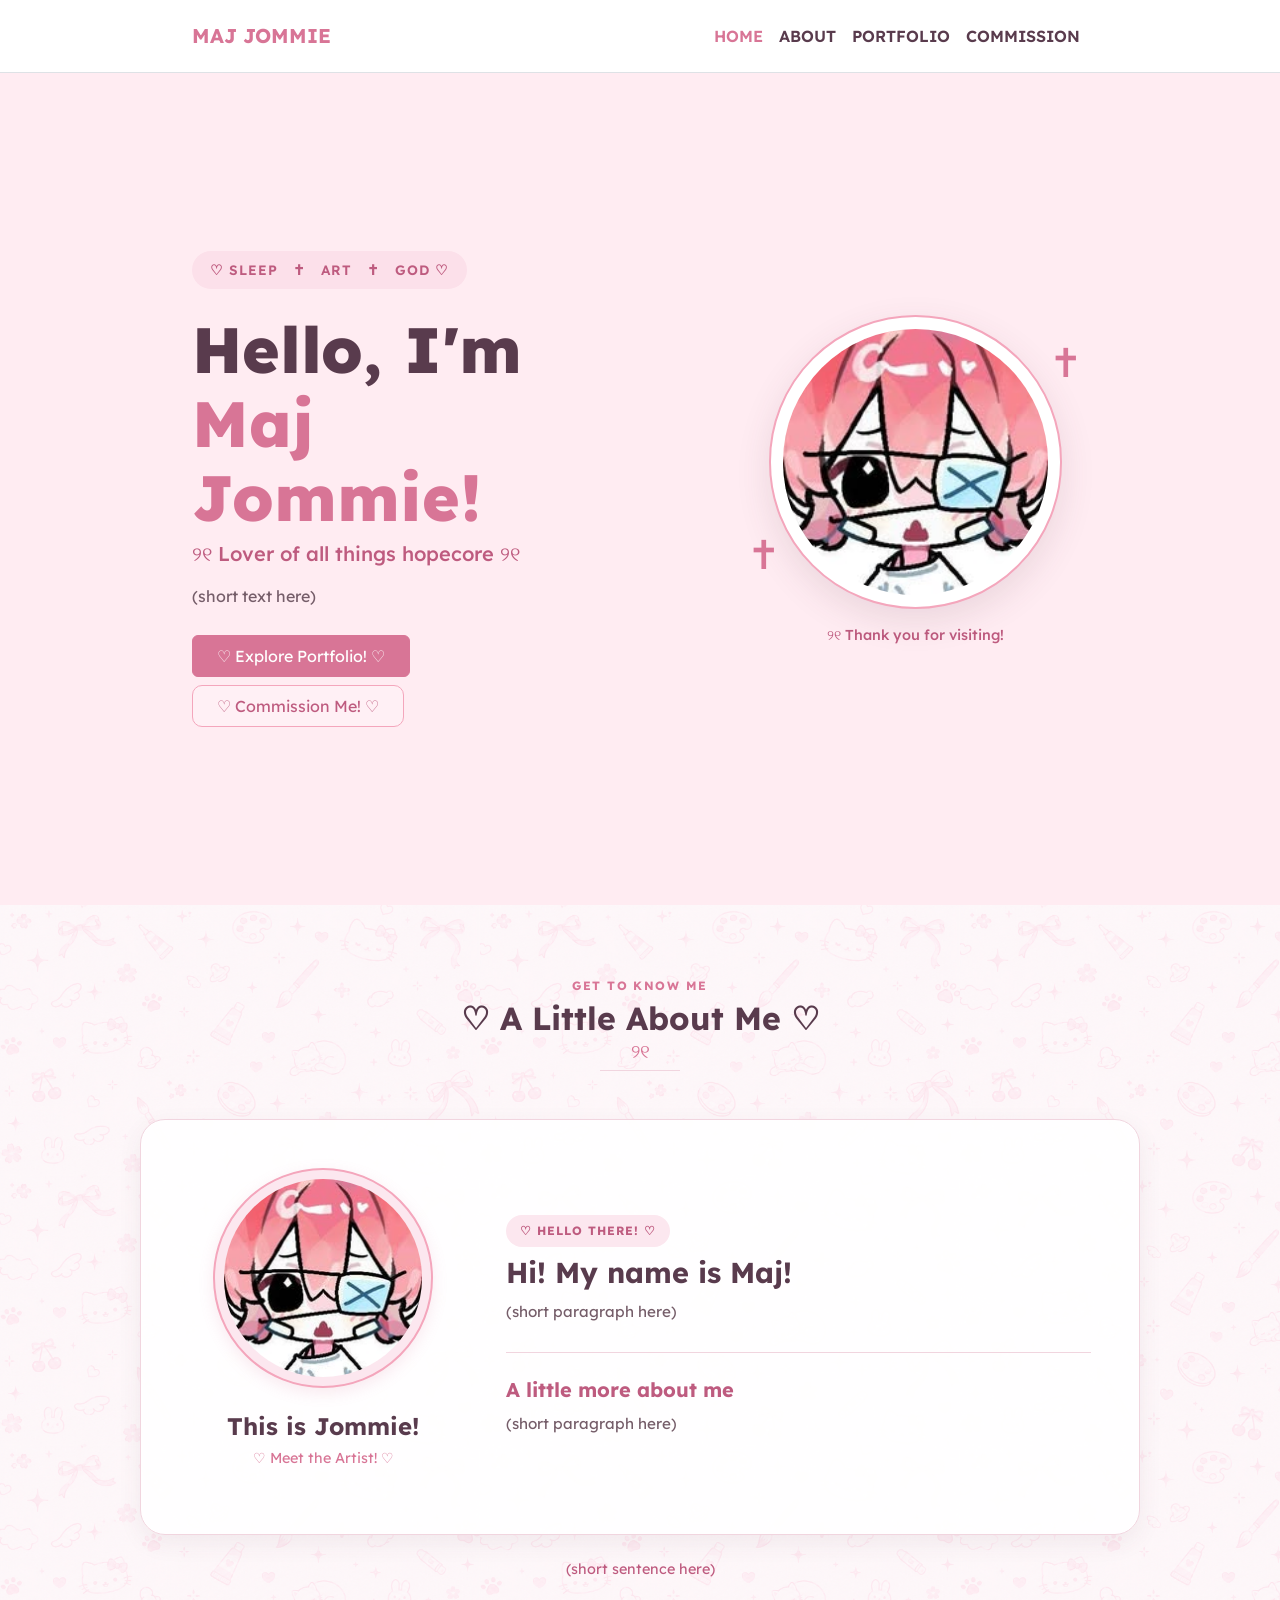
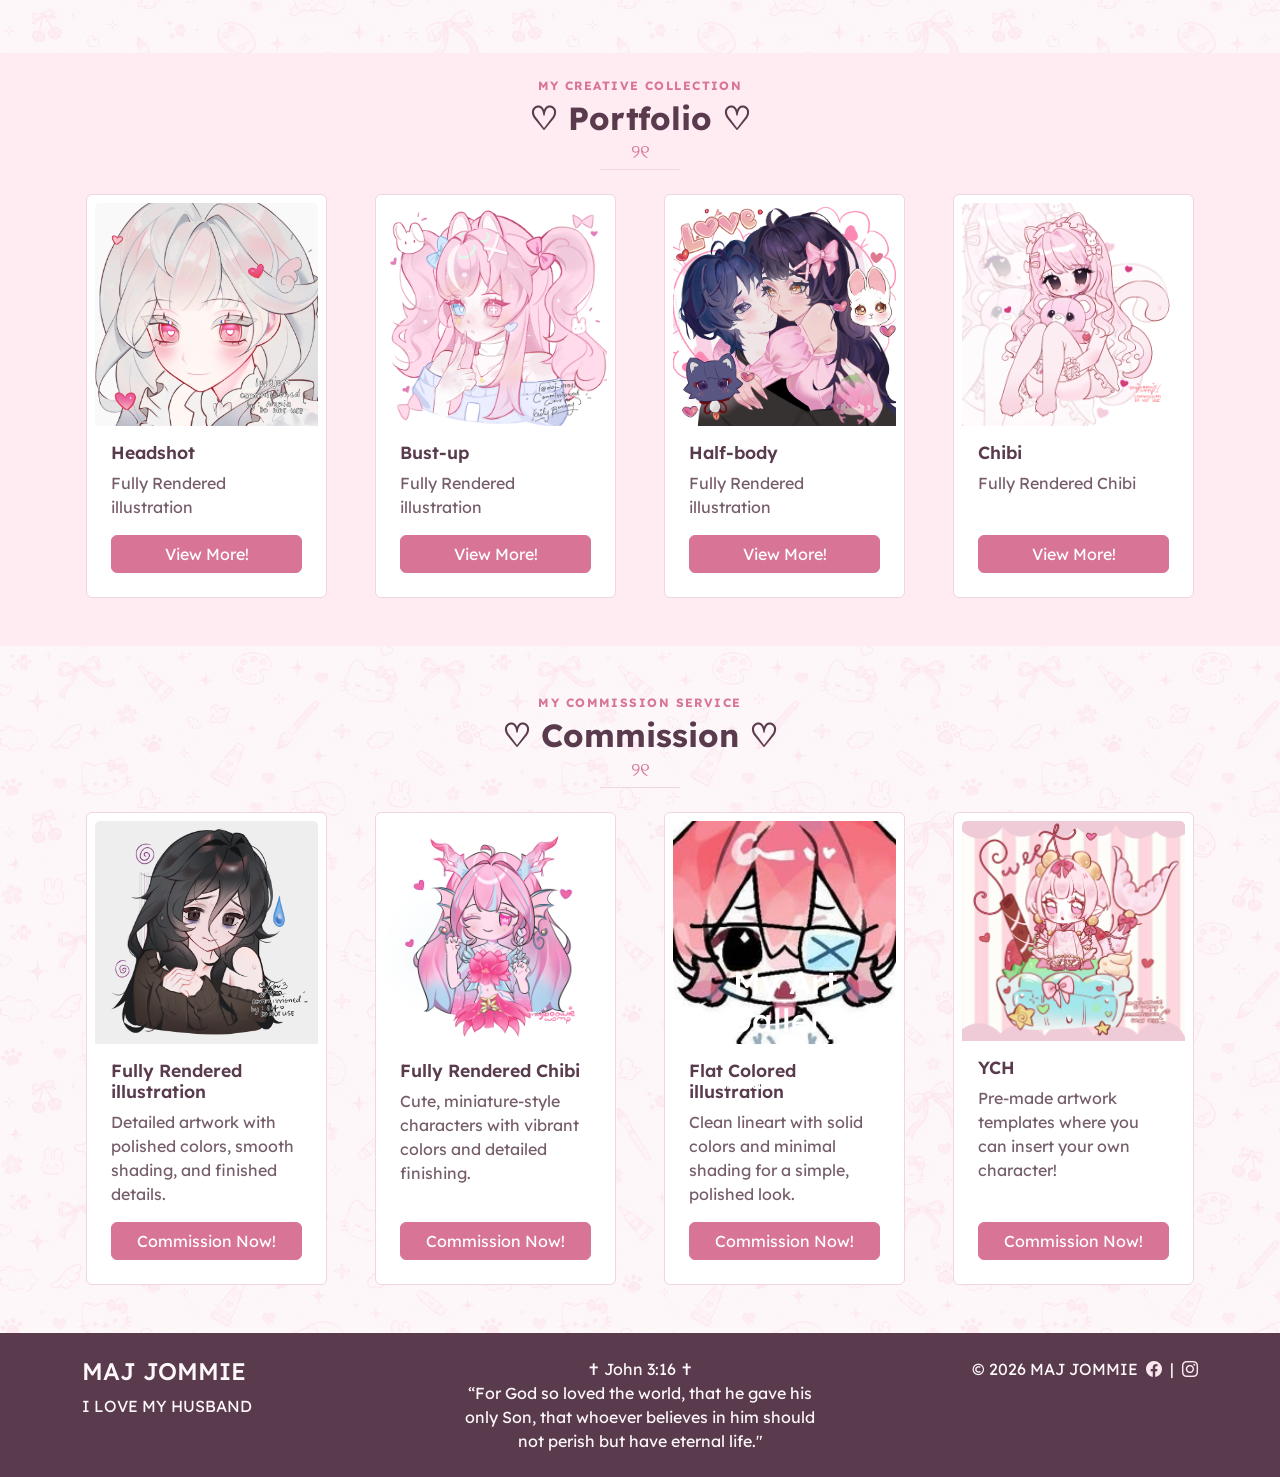
==== html/index.html @ f419fcc9 "first commit" ====
<!DOCTYPE html>
<html lang="en">

<head>
    <meta charset="UTF-8">
    <meta name="viewport" content="width=device-width, initial-scale=1.0">

    <title>Maj Jommie</title>

    <link href="https://cdn.jsdelivr.net/npm/bootstrap@5.3.8/dist/css/bootstrap.min.css" rel="stylesheet">

    <link rel="preconnect" href="https://fonts.googleapis.com">
    <link rel="preconnect" href="https://fonts.gstatic.com" crossorigin>
    <link href="https://fonts.googleapis.com/css2?family=Lexend:wght@100..900&display=swap" rel="stylesheet">

    <link rel="stylesheet" href="https://cdn.jsdelivr.net/npm/bootstrap-icons@1.13.1/font/bootstrap-icons.min.css">

    <link href="/css/style.css" rel="stylesheet">
</head>

<body data-bs-spy="scroll"
      data-bs-target="#portfolioNavbar"
      data-bs-smooth-scroll="true"
      data-bs-root-margin="0px 0px -40%"
      tabindex="0">

    <nav class="navbar navbar-expand-lg bg-white border-bottom sticky-top py-3">
        <div class="container-fluid navbar-container">

            <a class="navbar-brand fw-bold text-uppercase" href="#home">
                Maj Jommie
            </a>

            <button class="navbar-toggler border-0"
                    type="button"
                    data-bs-toggle="collapse"
                    data-bs-target="#navbarLinks"
                    aria-controls="navbarLinks"
                    aria-expanded="false"
                    aria-label="Toggle navigation">

                <span class="navbar-toggler-icon"></span>
            </button>

            <div class="collapse navbar-collapse" id="navbarLinks">
                <ul class="navbar-nav ms-auto fw-semibold text-uppercase" id="portfolioNavbar">

                    <li class="nav-item">
                        <a class="nav-link" href="#home">Home</a>
                    </li>

                    <li class="nav-item">
                        <a class="nav-link" href="#about">About</a>
                    </li>

                    <li class="nav-item">
                        <a class="nav-link" href="#portfolio">Portfolio</a>
                    </li>

                    <li class="nav-item">
                        <a class="nav-link" href="#commission">Commission</a>
                    </li>

                </ul>
            </div>

        </div>
    </nav>

    <section id="home" class="hero-section d-flex align-items-center">
        <div class="container-fluid landing-content py-5">
            <div class="row align-items-center justify-content-between g-5">

                <div class="col-md-6 text-center text-md-start">

                    <span class="hero-badge">
                        ♡ SLEEP &nbsp; ✝ &nbsp; ART &nbsp; ✝ &nbsp; GOD ♡
                    </span>

                    <h1 class="hero-title mt-4">
                        Hello, I'm <br> <span>Maj Jommie!</span>
                    </h1>

                    <h5 class="hero-subtitle">
                        ୨୧ Lover of all things hopecore ୨୧
                    </h5>

                    <p class="hero-description mt-3">
                        (short text here)
                    </p>

                    <div class="d-flex flex-wrap justify-content-center justify-content-md-start gap-2 mt-4">

                        <a href="#portfolio" class="btn button pink px-4 py-2">
                            ♡ Explore Portfolio! ♡
                        </a>

                        <a href="#commission" class="btn btn-outline-pink px-4 py-2">
                            ♡ Commission Me! ♡
                        </a>

                    </div>

                </div>

                <div class="col-md-5 text-center">

                    <div class="hero-image-wrapper mx-auto">

                        <span class="hero-decoration decoration-one">✝</span>
                        <span class="hero-decoration decoration-two">✝</span>

                        <img src="/img/icon.jpg"
                             class="hero-image"
                             alt="Maj Jommie profile artwork">

                    </div>

                    <p class="hero-image-caption mt-3">
                        ୨୧ Thank you for visiting!
                    </p>

                </div>

            </div>
        </div>
    </section>

    <section id="about" class="py-5">
        <div class="container py-4">

            <div class="text-center mb-5">
                <p class="gallery-label mb-1">GET TO KNOW ME</p>
                <h2 class="gallery-title">♡ A Little About Me ♡</h2>
                <div class="gallery-divider mx-auto">୨୧</div>
            </div>

            <div class="about-card p-4 p-md-5 mx-auto">
                <div class="row align-items-center g-4 g-lg-5">

                    <div class="col-md-4 text-center">

                        <div class="about-image-wrapper mx-auto">
                            <img src="/img/icon.jpg"
                                 class="about-image"
                                 alt="Jommie's profile artwork">
                        </div>

                        <h4 class="about-name mt-4">This is Jommie!</h4>
                        <p class="about-caption">♡ Meet the Artist!  ♡</p>

                    </div>

                    <div class="col-md-8">

                        <span class="about-label">♡ HELLO THERE! ♡</span>

                        <h3 class="about-heading mt-2">
                            Hi! My name is Maj!
                        </h3>

                        <p class="about-text">
                            (short paragraph here)
                        </p>

                        <hr class="about-divider">

                        <h5 class="about-subheading">A little more about me</h5>

                        <p class="about-text mb-0">
                            (short paragraph here)
                        </p>

                    </div>

                </div>
            </div>

            <p class="text-center about-footer-text mt-4 mb-0">
                (short sentence here)
            </p>

        </div>
    </section>

    <section id="portfolio" class="py-4 pb-5">

        <div class="text-center mb-4">
            <p class="gallery-label mb-1">MY CREATIVE COLLECTION</p>
            <h2 class="gallery-title">♡ Portfolio ♡</h2>
            <div class="gallery-divider mx-auto">୨୧</div>
        </div>

        <div class="container px-3">
            <div class="row g-2 g-lg-5 justify-content-center">

                <div class="col-6 col-md-3">
                    <div class="card p-2 h-100 d-flex flex-column">

                        <img src="/img/Fully rendered Headshot/Commissioned by Aionia Lily.png"
                             class="card-img-top"
                             alt="Fully rendered headshot artwork">

                        <div class="card-body d-flex flex-column">
                            <h5 class="responsive-card-title">Headshot</h5>
                            <p class="responsive-card-text">Fully Rendered illustration</p>

                            <div class="mt-auto d-flex justify-content-center">
                                <a href="/html/portfolio.html" class="btn button pink w-100">
                                    View More!
                                </a>
                            </div>
                        </div>

                    </div>
                </div>

                <div class="col-6 col-md-3">
                    <div class="card p-2 h-100 d-flex flex-column">

                        <img src="/img/Fully rendered Bust-up/Commissioned by Keilyy.png"
                             class="card-img-top"
                             alt="Fully rendered bust-up artwork">

                        <div class="card-body d-flex flex-column">
                            <h5 class="responsive-card-title">Bust-up</h5>
                            <p class="responsive-card-text">Fully Rendered illustration</p>

                            <div class="mt-auto d-flex justify-content-center">
                                <a href="/html/portfolio.html" class="btn button pink w-100">
                                    View More!
                                </a>
                            </div>
                        </div>

                    </div>
                </div>

                <div class="col-6 col-md-3">
                    <div class="card p-2 h-100 d-flex flex-column">

                        <img src="/img/Fully rendered Halfbody/Ely_s ArtCon.png"
                             class="card-img-top"
                             alt="Fully rendered half-body artwork">

                        <div class="card-body d-flex flex-column">
                            <h5 class="responsive-card-title">Half-body</h5>
                            <p class="responsive-card-text">Fully Rendered illustration</p>

                            <div class="mt-auto d-flex justify-content-center">
                                <a href="/html/portfolio.html" class="btn button pink w-100">
                                    View More!
                                </a>
                            </div>
                        </div>

                    </div>
                </div>

                <div class="col-6 col-md-3">
                    <div class="card p-2 h-100 d-flex flex-column">

                        <img src="/img/Chibi Fullbody/Commissioned by Keilyy.png"
                             class="card-img-top"
                             alt="Chibi artwork">

                        <div class="card-body d-flex flex-column">
                            <h5 class="responsive-card-title">Chibi</h5>
                            <p class="responsive-card-text">Fully Rendered Chibi</p>

                            <div class="mt-auto d-flex justify-content-center">
                                <a href="/html/portfolio.html" class="btn button pink w-100">
                                    View More!
                                </a>
                            </div>
                        </div>

                    </div>
                </div>

            </div>
        </div>

    </section>

    <section id="commission" class="py-5">

        <div class="text-center mb-4">
            <p class="gallery-label mb-1">MY COMMISSION SERVICE</p>
            <h2 class="gallery-title">♡ Commission ♡</h2>
            <div class="gallery-divider mx-auto">୨୧</div>
        </div>

        <div class="container px-3">
            <div class="row g-2 g-lg-5 justify-content-center">

                <div class="col-6 col-md-3">
                    <div class="card p-2 h-100">

                        <img src="/img/Fully rendered Bust-up/Commissioned by Sof.png"
                             class="card-img-top"
                             alt="Fully rendered illustration">

                        <div class="card-body d-flex flex-column">
                            <h5 class="responsive-card-title">Fully Rendered illustration</h5>
                            <p class="responsive-card-text">
                                Detailed artwork with polished colors, smooth shading, and finished details.
                            </p>

                            <div class="mt-auto d-flex justify-content-center">
                                <a href="/html/commission.html" class="btn button pink w-100">
                                    Commission Now!
                                </a>
                            </div>
                        </div>

                    </div>
                </div>

                <div class="col-6 col-md-3">
                    <div class="card p-2 h-100">

                        <img src="/img/Custom chibi/Commissioned by Eii Yume.png"
                             class="card-img-top"
                             alt="Fully rendered chibi illustration">

                        <div class="card-body d-flex flex-column">
                            <h5 class="responsive-card-title">Fully Rendered Chibi</h5>
                            <p class="responsive-card-text">
                                Cute, miniature-style characters with vibrant colors and detailed finishing.
                            </p>

                            <div class="mt-auto d-flex justify-content-center">
                                <a href="/html/commission.html" class="btn button pink w-100">
                                    Commission Now!
                                </a>
                            </div>
                        </div>

                    </div>
                </div>

                <div class="col-6 col-md-3">
                    <div class="card p-2 h-100">
                        <div class="image-container">
                            <img src="/img/icon.jpg"
                                class="card-img-top"
                                alt="Flat colored illustration">
                            <div class="image-text">
                                <h2>My Art Gallery</h2>
                                <p>Illustrations made with love ♡</p>
                            </div>
                        </div>

                        <div class="card-body d-flex flex-column">
                            <h5 class="responsive-card-title">Flat Colored illustration</h5>
                            <p class="responsive-card-text">
                                Clean lineart with solid colors and minimal shading for a simple, polished look.
                            </p>

                            <div class="mt-auto d-flex justify-content-center">
                                <a href="/html/commission.html" class="btn button pink w-100">
                                    Commission Now!
                                </a>
                            </div>
                        </div>

                    </div>
                </div>

                <div class="col-6 col-md-3">
                    <div class="card p-2 h-100">

                        <img src="/img/YCH_s/Sundae/Commissioned by Bunny.png"
                             class="card-img-top"
                             alt="Your Character Here artwork">

                        <div class="card-body d-flex flex-column">
                            <h5 class="responsive-card-title">YCH</h5>
                            <p class="responsive-card-text">
                                Pre-made artwork templates where you can insert your own character!
                            </p>

                            <div class="mt-auto d-flex justify-content-center">
                                <a href="/html/commission.html" class="btn button pink w-100">
                                    Commission Now!
                                </a>
                            </div>
                        </div>

                    </div>
                </div>

            </div>
        </div>

    </section>

    <footer class="py-4 site-footer">
        <div class="container">
            <div class="row align-items-start">

                <div class="col-md-4 footer-title">
                    <h4 class="white title">MAJ JOMMIE</h4>
                    <p>I LOVE MY HUSBAND</p>
                </div>

                <div class="col-md-4">
                    <p class="text-center mb-0">✝ John 3:16 ✝<br> “For God so loved the world, that he gave his only Son, that whoever believes in him should not perish but have eternal life."</p>
                </div>

                <div class="col-md-4 d-flex justify-content-end align-items-start gap-2 footer-description">
                    <p class="mb-0">© 2026 MAJ JOMMIE</p>

                    <a href="https://www.facebook.com/lov3jom" class="white">
                        <i class="bi bi-facebook"></i>
                    </a>

                    <span>|</span>

                    <a href="https://www.instagram.com/lov3jom" class="white">
                        <i class="bi bi-instagram"></i>
                    </a>
                </div>

            </div>
        </div>
    </footer>

    <script src="https://cdn.jsdelivr.net/npm/bootstrap@5.3.8/dist/js/bootstrap.bundle.min.js"></script>

</body>
</html>
---- css/style.css ----
@charset "UTF-8";

html {
    scroll-behavior: smooth;
}

:root {
    --bs-body-font-family: 'Lexend', sans-serif !important;
    --bs-font-sans-serif: 'Lexend', sans-serif !important;
}

body {
    background-color: #FFF8FA;
    color: #593B4D;
    font-family: 'Lexend', sans-serif !important;
    font-weight: 400;
}

.navbar-container,
.landing-content {
    padding-left: 15%;
    padding-right: 15%;
}

.navbar {
    background-color: #FFFFFF;
}

.navbar-brand {
    color: #D87596;
}

.navbar-brand:hover {
    color: #BE5B7F;
}

.nav-link {
    color: #593B4D;
}

.nav-link:hover,
.nav-link.active {
    color: #D87596 !important;
}

#home,
#portfolio {
    background-color: #ffecf2;
}

#about,
#commission {
    background-color: #FFF8FA;
    background-image: url("/img/background3.png");
    background-size: 480px 270px;
    background-repeat: repeat;
    background-position: top left;
    background-attachment: scroll;
}

#home {
    min-height: calc(100vh - 68px);
    overflow: hidden;
}

.landing-image {
    width: 400px;
    height: 400px;
    max-width: 100%;
    aspect-ratio: 1 / 1;
    object-fit: contain;
    border-radius: 50%;
}

.emoticons {
    width: 25%;
    height: 25%;
    max-width: 25%;
    aspect-ratio: 1 / 1;
    object-fit: contain;
    border-radius: 50%;
}

section {
    scroll-margin-top: 80px;
}

.introduction {
    padding: 0;
}

.badge.pink {
    background-color: #FCE7EF;
    color: #BE5B7F;
    font-weight: 600;
    letter-spacing: 0.02em;
    padding: 8px 14px;
    border-radius: 999px;
}

.button.pink {
    background-color: #D87596;
    color: #FFFFFF;
    border-color: #D87596;
}

.button.pink:hover {
    background-color: #BE5B7F;
    color: #FFFFFF;
    border-color: #BE5B7F;
}

.btn-outline-pink {
    background-color: #FFF0F5;
    border: 1px solid #F4A6BC;
    color: #BE5B7F;
    border-radius: 10px;
    transition: 0.2s ease;
}

.btn-outline-pink:hover {
    background-color: #FCE7EF;
    border-color: #D87596;
    color: #BE5B7F;
}

.card {
    background-color: #FFFFFF;
    border: 1px solid #F1D5DF;
}

.responsive-card-title {
    font-size: 1.1rem;
    font-weight: 600;
    color: #593B4D;
}

.responsive-card-text {
    font-size: 1rem;
    color: #755D69;
}

.text-muted {
    color: #755D69 !important;
}

.site-footer {
    background-color: #593B4D !important;
    color: #FFF8FA;
}

.site-footer a {
    color: #FCE7EF;
    text-decoration: none;
}

.site-footer a:hover {
    color: #F4A6BC;
}



.gallery-label {
    color: #D87596;
    font-size: 0.75rem;
    font-weight: 700;
    letter-spacing: 0.12em;
}

.gallery-title {
    color: #593B4D;
    font-weight: 700;
    margin-bottom: 5px;
}

.gallery-divider {
    color: #D87596;
    font-size: 1.2rem;
    width: 80px;
    border-bottom: 1px solid #F1D5DF;
    line-height: 1;
    padding-bottom: 8px;
}

.gallery-item {
    display: block;
    overflow: hidden;
    border-radius: 16px;
    background-color: #FFFFFF;
    border: 1px solid #F1D5DF;
    box-shadow: 0 2px 8px rgba(89, 59, 77, 0.06);
    aspect-ratio: 1 / 1;
}

.gallery-item img {
    display: block;
    width: 100%;
    height: 100%;
    object-fit: cover;
    transition: transform 0.3s ease;
}

.gallery-item:hover img {
    transform: scale(1.04);
}

.gallery-item:hover {
    box-shadow: 0 5px 15px rgba(89, 59, 77, 0.15);
}

.process-card {
    background-color: #FFFFFF;
    border: 1px solid #F1D5DF;
    border-radius: 20px;
    box-shadow: 0 3px 10px rgba(89, 59, 77, 0.05);
    transition: transform 0.3s ease, box-shadow 0.3s ease;
}

.process-card:hover {
    transform: translateY(-6px);
    box-shadow: 0 8px 18px rgba(89, 59, 77, 0.12);
}

.process-icon {
    width: 65px;
    height: 65px;
    background-color: #FCE7EF;
    color: #D87596;
    border-radius: 50%;
    display: flex;
    align-items: center;
    justify-content: center;
    margin: 0 auto 18px;
    font-size: 1.8rem;
}

.process-number {
    color: #D87596;
    font-size: 0.7rem;
    font-weight: 700;
    letter-spacing: 0.12em;
}

.process-card h5 {
    color: #593B4D;
    font-size: 1rem;
}

.process-card p {
    font-size: 0.85rem;
    margin-top: 10px;
    margin-bottom: 0;
}

.hero-badge {
    display: inline-block;
    background-color: #FCE0EA;
    color: #BE5B7F;
    padding: 9px 18px;
    border-radius: 50px;
    font-size: 0.85rem;
    font-weight: 600;
    letter-spacing: 1px;
}

.hero-title {
    color: #593B4D;
    font-size: clamp(2.5rem, 5vw, 4.5rem);
    font-weight: 800;
    line-height: 1.15;
}

.hero-title span {
    color: #D87596;
}

.hero-subtitle {
    color: #BE5B7F;
    font-weight: 500;
}

.hero-description {
    color: #755D69;
    font-size: 1rem;
    line-height: 1.8;
    max-width: 480px;
}

.hero-image-wrapper {
    position: relative;
    width: 360px;
    max-width: 85%;
    aspect-ratio: 1 / 1;
    padding: 12px;
    border-radius: 50%;
    background-color: #FFFFFF;
    border: 2px solid #F4A6BC;
    box-shadow: 0 12px 35px rgba(89, 59, 77, 0.12);
}

.hero-image {
    width: 100%;
    height: 100%;
    object-fit: cover;
    border-radius: 50%;
}

.hero-decoration {
    position: absolute;
    z-index: 2;
    color: #D87596;
    font-size: 2.5rem;
}

.decoration-one {
    top: 5%;
    right: -8%;
}

.decoration-two {
    bottom: 8%;
    left: -8%;
}

.hero-image-caption {
    color: #BE5B7F;
    font-size: 0.9rem;
    font-weight: 500;
}

.about-card {
    max-width: 1000px;
    background-color: rgba(255, 255, 255, 0.94);
    border: 1px solid #F1D5DF;
    border-radius: 25px;
    box-shadow: 0 8px 25px rgba(89, 59, 77, 0.07);
}

.about-image-wrapper {
    width: 220px;
    max-width: 100%;
    aspect-ratio: 1 / 1;
    padding: 9px;
    background-color: #FCE7EF;
    border: 2px solid #F4A6BC;
    border-radius: 50%;
    box-shadow: 0 5px 15px rgba(216, 117, 150, 0.15);
}

.about-image {
    width: 100%;
    height: 100%;
    object-fit: cover;
    border-radius: 50%;
}

.about-name {
    color: #593B4D;
    font-weight: 700;
}

.about-caption {
    color: #D87596;
    font-size: 0.9rem;
}

.about-label {
    display: inline-block;
    color: #BE5B7F;
    background-color: #FCE7EF;
    padding: 7px 14px;
    border-radius: 50px;
    font-size: 0.75rem;
    font-weight: 700;
    letter-spacing: 1px;
}

.about-heading {
    color: #593B4D;
    font-size: 1.8rem;
    font-weight: 700;
}

.about-subheading {
    color: #BE5B7F;
    font-weight: 700;
}

.about-text {
    color: #755D69;
    font-size: 0.95rem;
    line-height: 1.9;
}

.about-divider {
    border-color: #F1D5DF;
    opacity: 1;
    margin: 25px 0;
}

.about-footer-text {
    color: #BE5B7F;
    font-size: 0.9rem;
}

.image-text {
    position: absolute;
    top: 50%;
    left: 50%;
    transform: translate(-50%, -50%);
    text-align: center;
    color: white;
}

@media (max-width: 767.98px) {

    .landing-content {
        padding-left: 5%;
        padding-right: 5%;
    }

    .landing-content .row {
        justify-content: center;
        text-align: center;
        gap: 20px;
    }

    .landing-content .row > div {
        text-align: center !important;
    }

    .landing-image {
        width: 280px;
        height: 280px;
    }

    .hero-title {
        font-size: 2.5rem;
    }

    .hero-description {
        font-size: 0.9rem;
        margin-left: auto;
        margin-right: auto;
    }

    .hero-image-wrapper {
        width: 280px;
    }

    .responsive-card-title {
        font-size: 0.85rem;
        font-weight: 600;
    }

    .responsive-card-text {
        font-size: 0.75rem;
    }

    .gallery-title {
        font-size: 1.5rem;
    }

    .gallery-label {
        font-size: 0.65rem;
    }

    .gallery-item {
        border-radius: 12px;
    }

    .about-card {
        border-radius: 18px;
        padding: 25px !important;
    }

    .about-image-wrapper {
        width: 180px;
    }

    .about-heading {
        font-size: 1.5rem;
    }

    .about-text {
        font-size: 0.85rem;
    }

    .footer-title {
    text-align: center;
    }

    .site-footer .row {
        text-align: center;
        gap: 25px;
    }

    .site-footer .footer-title,
    .site-footer .col-md-4 {
        text-align: center;
    }

    .site-footer .col-md-4:last-child {
        justify-content: center;
        flex-wrap: wrap;
        gap: 10px;
    }

    .site-footer p {
        margin-bottom: 0;
    }

    .footer-description {
        text-align: center;
        display: flex;
        align-items: center;
    }
}
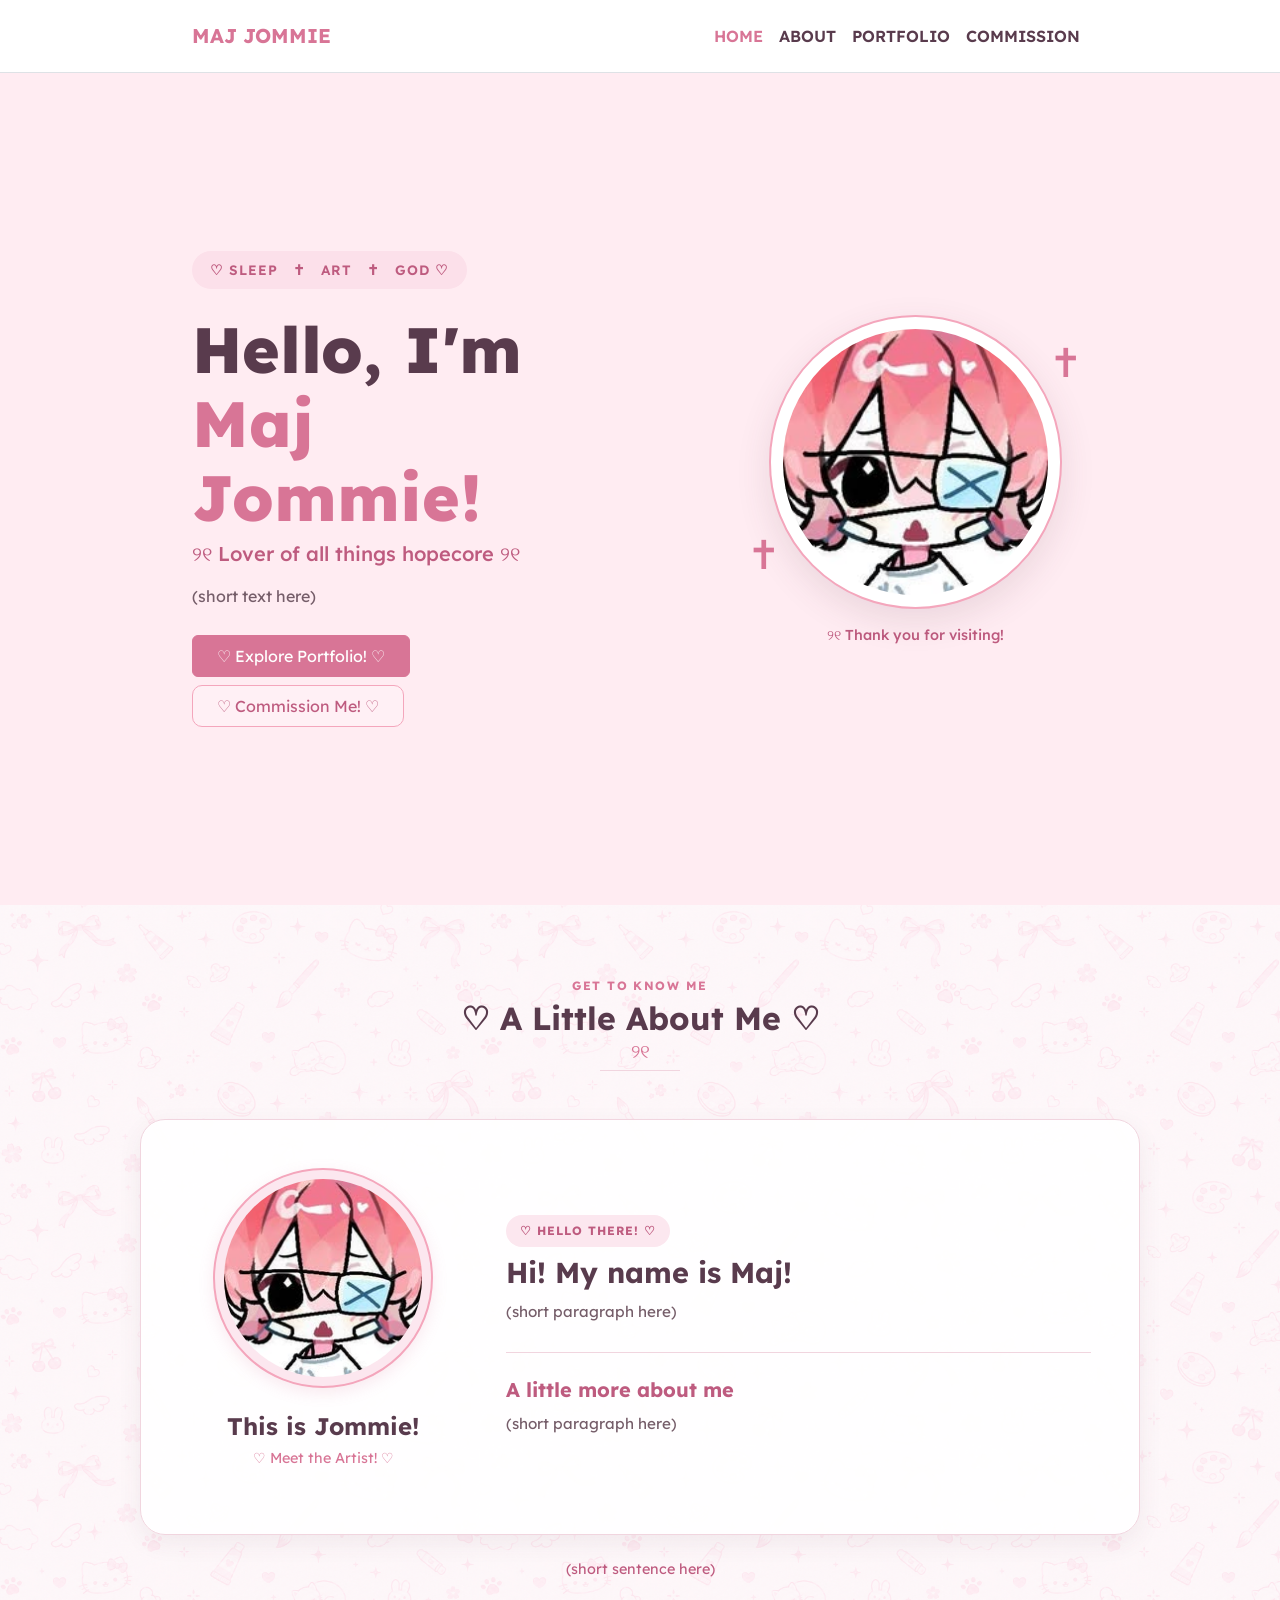
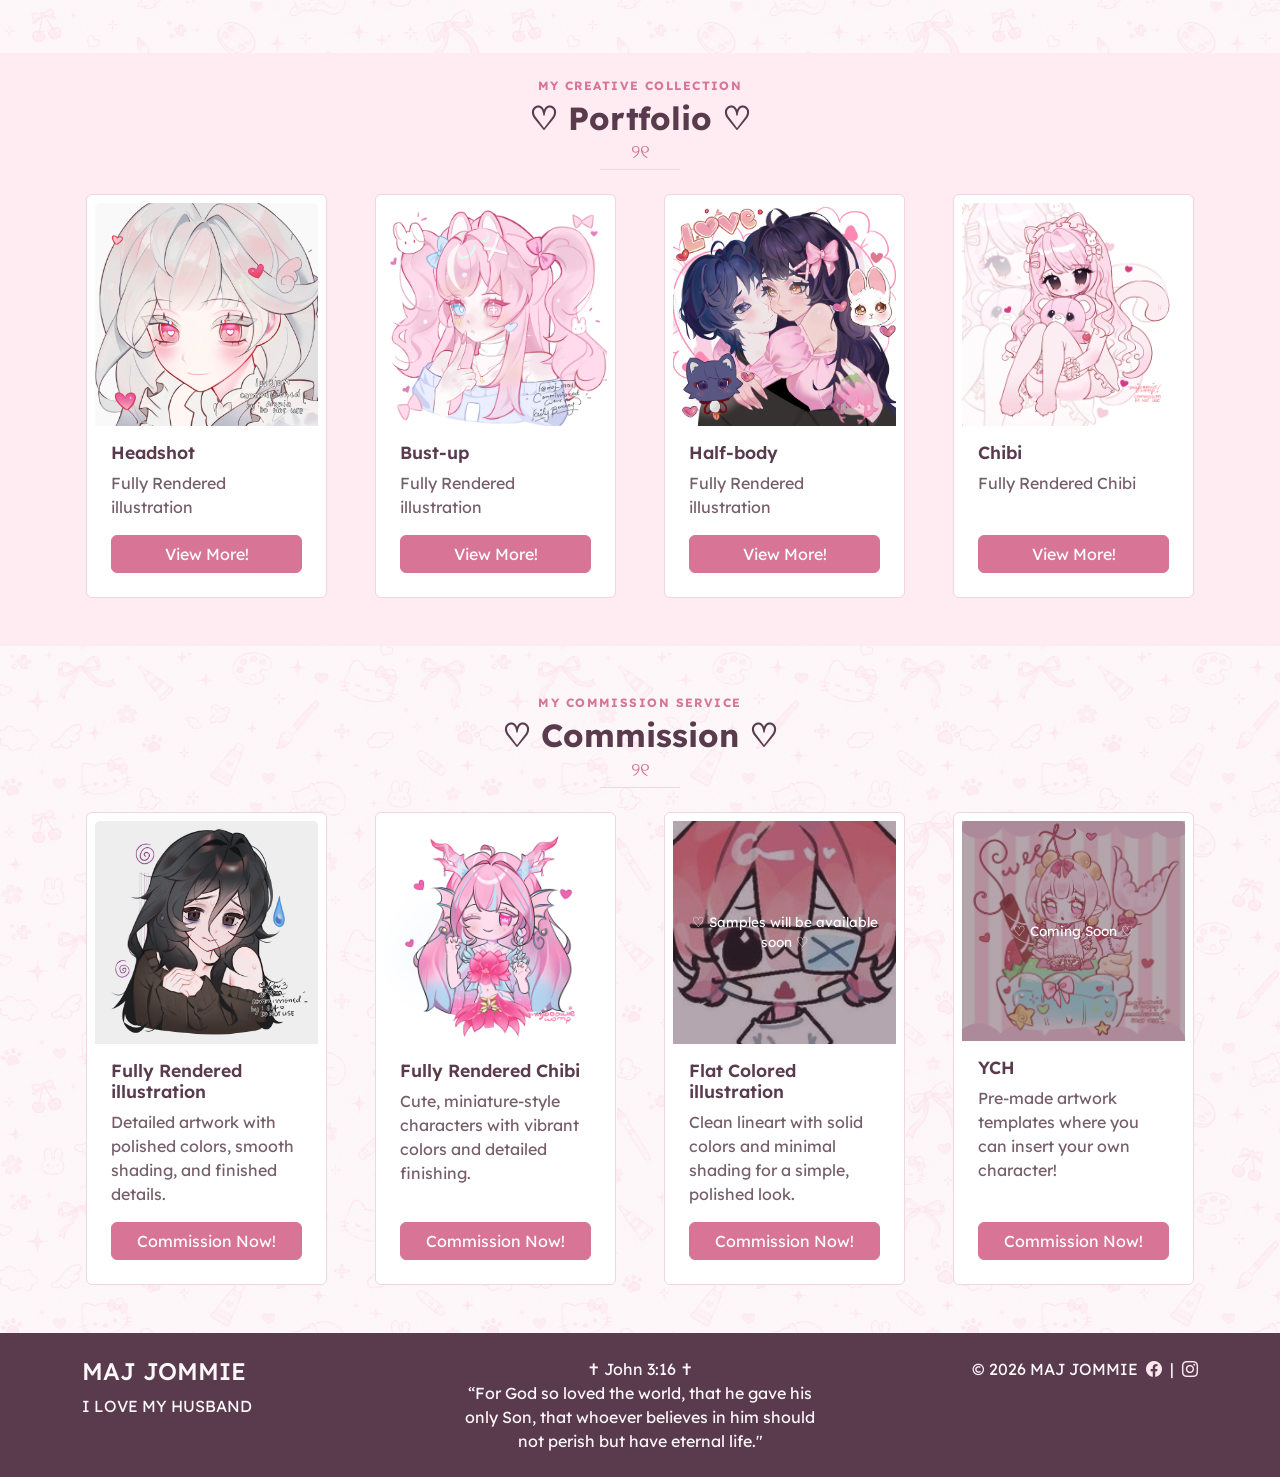
==== commit f2f013b3: "test deploy" ====
--- a/html/index.html
+++ b/html/index.html
@@ -347,9 +347,9 @@
                             <img src="/img/icon.jpg"
                                 class="card-img-top"
                                 alt="Flat colored illustration">
+
                             <div class="image-text">
-                                <h2>My Art Gallery</h2>
-                                <p>Illustrations made with love ♡</p>
+                                <p>♡ Samples will be available soon ♡</p>
                             </div>
                         </div>
 
@@ -371,10 +371,15 @@
 
                 <div class="col-6 col-md-3">
                     <div class="card p-2 h-100">
-
-                        <img src="/img/YCH_s/Sundae/Commissioned by Bunny.png"
-                             class="card-img-top"
-                             alt="Your Character Here artwork">
+                        <div class="image-container">
+                            <img src="/img/YCH_s/Sundae/Commissioned by Bunny.png"
+                                class="card-img-top"
+                                alt="Your Character Here artwork">
+
+                            <div class="image-text">
+                                <p>♡ Coming Soon ♡</p>
+                            </div>
+                        </div>
 
                         <div class="card-body d-flex flex-column">
                             <h5 class="responsive-card-title">YCH</h5>
--- a/css/style.css
+++ b/css/style.css
@@ -404,13 +404,48 @@
     font-size: 0.9rem;
 }
 
+
+.image-container {
+    position: relative;
+    width: 100%;
+}
+
+.image-container img {
+    width: 100%;
+    display: block;
+}
+
+.image-container {
+    position: relative;
+    width: 100%;
+    overflow: hidden;
+}
+
+.image-container img {
+    width: 100%;
+    display: block;
+}
+
 .image-text {
     position: absolute;
-    top: 50%;
-    left: 50%;
-    transform: translate(-50%, -50%);
+    inset: 0;
+    display: flex;
+    flex-direction: column;
+    justify-content: center;
+    align-items: center;
     text-align: center;
     color: white;
+    background-color: rgba(89, 59, 77, 0.45);
+    padding: 15px;
+}
+
+.image-text h5 {
+    font-weight: 700;
+}
+
+.image-text p {
+    margin-bottom: 0;
+    font-size: 0.85rem;
 }
 
 @media (max-width: 767.98px) {
